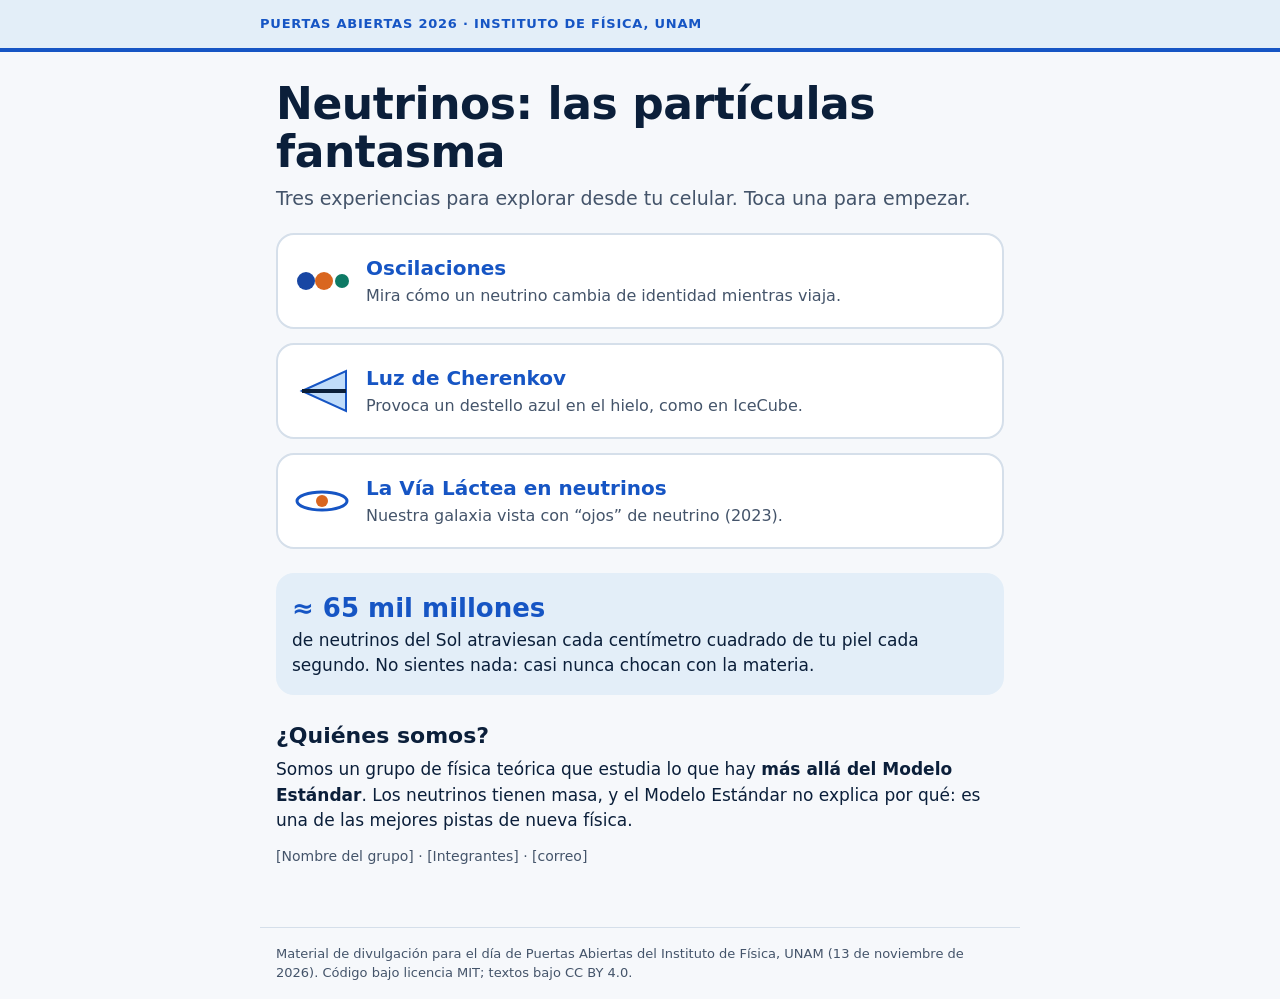
==== index.html @ 2db80b4c "Animaciones de neutrinos" ====
<!doctype html>
<html lang="es">
<head>
<meta charset="utf-8">
<meta name="viewport" content="width=device-width, initial-scale=1">
<title>Neutrinos · Puertas Abiertas IF-UNAM 2026</title>
<meta name="description" content="Animaciones interactivas sobre neutrinos: oscilaciones, luz de Cherenkov y la Vía Láctea vista con neutrinos.">
<meta name="theme-color" content="#E3EEF8">
<link rel="stylesheet" href="assets/estilo.css">
<style>
  .menu { display: grid; gap: 14px; margin-top: 20px; }
  .menu a { display: flex; gap: 16px; align-items: center; text-decoration: none; color: var(--tinta); background: #fff; border: 2px solid var(--borde); border-radius: var(--radio); padding: 16px; min-height: 96px; }
  .menu a:hover { border-color: var(--acento); }
  .menu strong { display: block; font-size: 20px; color: var(--acento); }
  .menu span { color: var(--tinta-2); font-size: 16px; }
  .menu svg { flex: 0 0 auto; }
  .dato { margin-top: 24px; background: var(--hielo); border-radius: var(--radio); padding: 16px; }
  .dato b { font-size: 26px; color: var(--acento); display: block; }
</style>
</head>
<body>
<header class="barra"><div class="interior"><span class="marca">Puertas Abiertas 2026 · Instituto de Física, UNAM</span></div></header>
<main>
  <h1>Neutrinos: las partículas fantasma</h1>
  <p class="lead">Tres experiencias para explorar desde tu celular. Toca una para empezar.</p>

  <nav class="menu" aria-label="Animaciones">
    <a href="oscilaciones/">
      <svg width="56" height="56" viewBox="0 0 56 56" aria-hidden="true"><circle cx="12" cy="28" r="9" fill="#1846A3"/><circle cx="30" cy="28" r="9" fill="#D9661F"/><circle cx="48" cy="28" r="7" fill="#0E7A65"/></svg>
      <div><strong>Oscilaciones</strong><span>Mira cómo un neutrino cambia de identidad mientras viaja.</span></div>
    </a>
    <a href="cherenkov/">
      <svg width="56" height="56" viewBox="0 0 56 56" aria-hidden="true"><path d="M8 28 L52 8 L52 48 Z" fill="#4C9BF0" fill-opacity=".35" stroke="#1655C4" stroke-width="2"/><line x1="8" y1="28" x2="52" y2="28" stroke="#0B1F3A" stroke-width="4"/></svg>
      <div><strong>Luz de Cherenkov</strong><span>Provoca un destello azul en el hielo, como en IceCube.</span></div>
    </a>
    <a href="via-lactea/">
      <svg width="56" height="56" viewBox="0 0 56 56" aria-hidden="true"><ellipse cx="28" cy="28" rx="25" ry="9" fill="none" stroke="#1655C4" stroke-width="3"/><circle cx="28" cy="28" r="6" fill="#D9661F"/></svg>
      <div><strong>La Vía Láctea en neutrinos</strong><span>Nuestra galaxia vista con “ojos” de neutrino (2023).</span></div>
    </a>
  </nav>

  <div class="dato">
    <b>≈ 65 mil millones</b>
    de neutrinos del Sol atraviesan cada centímetro cuadrado de tu piel cada segundo. No sientes nada: casi nunca chocan con la materia.
  </div>

  <h2>¿Quiénes somos?</h2>
  <p>Somos un grupo de física teórica que estudia lo que hay <strong>más allá del Modelo Estándar</strong>. Los neutrinos tienen masa, y el Modelo Estándar no explica por qué: es una de las mejores pistas de nueva física.</p>
  <p class="aviso">[Nombre del grupo] · [Integrantes] · [correo]</p>
</main>
<footer class="pie">Material de divulgación para el día de Puertas Abiertas del Instituto de Física, UNAM (13 de noviembre de 2026). Código bajo licencia MIT; textos bajo CC BY 4.0.</footer>
</body>
</html>
---- assets/estilo.css ----
/* Estilo compartido — Divulgación de neutrinos (Puertas Abiertas IF-UNAM 2026)
   Mismos colores que el cartel. Sin fuentes externas para que cargue rápido. */
:root {
  --fondo: #F6F8FB;
  --hielo: #E3EEF8;
  --tarjeta: #FFFFFF;
  --tinta: #0B1F3A;
  --tinta-2: #44546A;
  --borde: #D5DFEA;
  --acento: #1655C4;
  --acento-osc: #0B3A8F;
  --nu-e: #1846A3;   /* neutrino electrónico */
  --nu-mu: #D9661F;  /* neutrino muónico */
  --nu-mu-texto: #B4500F;
  --nu-tau: #0E7A65; /* neutrino tauónico */
  --cherenkov: #4C9BF0;
  --oro: #B8860B;
  --radio: 18px;
  font-family: system-ui, -apple-system, "Segoe UI", Roboto, "Helvetica Neue", Arial, sans-serif;
  color: var(--tinta);
  background: var(--fondo);
  -webkit-text-size-adjust: 100%;
}
* { box-sizing: border-box; }
html, body { margin: 0; background: var(--fondo); }
body { line-height: 1.5; font-size: 17px; }
a { color: var(--acento); }
a:hover { color: var(--acento-osc); }

.barra {
  background: var(--hielo);
  border-bottom: 4px solid var(--acento);
  padding: 14px 16px;
}
.barra .interior { max-width: 760px; margin: 0 auto; display: flex; align-items: center; gap: 12px; flex-wrap: wrap; justify-content: space-between; }
.barra .marca { font-size: 13px; font-weight: 700; letter-spacing: .06em; text-transform: uppercase; color: var(--acento); text-decoration: none; }
.barra .volver { font-size: 15px; font-weight: 600; text-decoration: none; }

main { max-width: 760px; margin: 0 auto; padding: 20px 16px 48px; }
h1 { font-size: clamp(28px, 7vw, 44px); line-height: 1.1; margin: 8px 0 8px; letter-spacing: -0.01em; }
h2 { font-size: 22px; line-height: 1.2; margin: 28px 0 8px; }
p { margin: 0 0 12px; }
.lead { font-size: 19px; color: var(--tinta-2); }

.tarjeta { background: var(--tarjeta); border: 2px solid var(--borde); border-radius: var(--radio); padding: 16px; }
.lienzo { width: 100%; display: block; border-radius: 14px; background: var(--hielo); touch-action: manipulation; }

.controles { display: flex; flex-direction: column; gap: 14px; margin-top: 14px; }
.grupo { display: flex; flex-wrap: wrap; gap: 8px; align-items: center; }
.grupo > .etiqueta { width: 100%; font-size: 14px; font-weight: 700; color: var(--tinta-2); text-transform: uppercase; letter-spacing: .05em; }

button, .boton {
  font: inherit; font-weight: 700; font-size: 16px;
  min-height: 44px; padding: 10px 16px; border-radius: 12px;
  border: 2px solid var(--acento); background: #fff; color: var(--acento);
  cursor: pointer; text-decoration: none; display: inline-flex; align-items: center; justify-content: center; gap: 8px;
}
button:hover { background: var(--hielo); }
button[aria-pressed="true"], .boton.principal { background: var(--acento); color: #fff; }
button:focus-visible, a:focus-visible, input:focus-visible, summary:focus-visible { outline: 3px solid var(--nu-mu); outline-offset: 2px; }

input[type=range] { width: 100%; min-height: 44px; accent-color: var(--acento); }
label.deslizador { display: flex; flex-direction: column; gap: 2px; width: 100%; font-weight: 600; }
label.deslizador output { font-weight: 800; color: var(--acento); }

details.fisica { margin-top: 20px; background: var(--tarjeta); border: 2px solid var(--borde); border-radius: var(--radio); padding: 4px 16px; }
details.fisica summary { min-height: 44px; display: flex; align-items: center; font-weight: 800; cursor: pointer; color: var(--acento); }
details.fisica[open] { padding-bottom: 16px; }
.formula { font-family: "Cambria Math", "STIX Two Math", "Times New Roman", serif; font-size: 19px; background: var(--fondo); border-radius: 10px; padding: 10px 12px; overflow-x: auto; white-space: nowrap; }
table.param { border-collapse: collapse; width: 100%; font-size: 15px; }
table.param td, table.param th { border-bottom: 1px solid var(--borde); padding: 6px 4px; text-align: left; }
table.param td:last-child { text-align: right; font-variant-numeric: tabular-nums; }

.leyenda { display: flex; gap: 14px; flex-wrap: wrap; font-weight: 700; font-size: 15px; margin-top: 8px; }
.leyenda span { display: inline-flex; align-items: center; gap: 6px; }
.leyenda i { width: 22px; height: 6px; border-radius: 3px; display: inline-block; }

.aviso { font-size: 14px; color: var(--tinta-2); }
.pie { max-width: 760px; margin: 0 auto; padding: 16px; font-size: 13px; color: var(--tinta-2); border-top: 1px solid var(--borde); }

.sr { position: absolute; width: 1px; height: 1px; overflow: hidden; clip: rect(0 0 0 0); white-space: nowrap; }
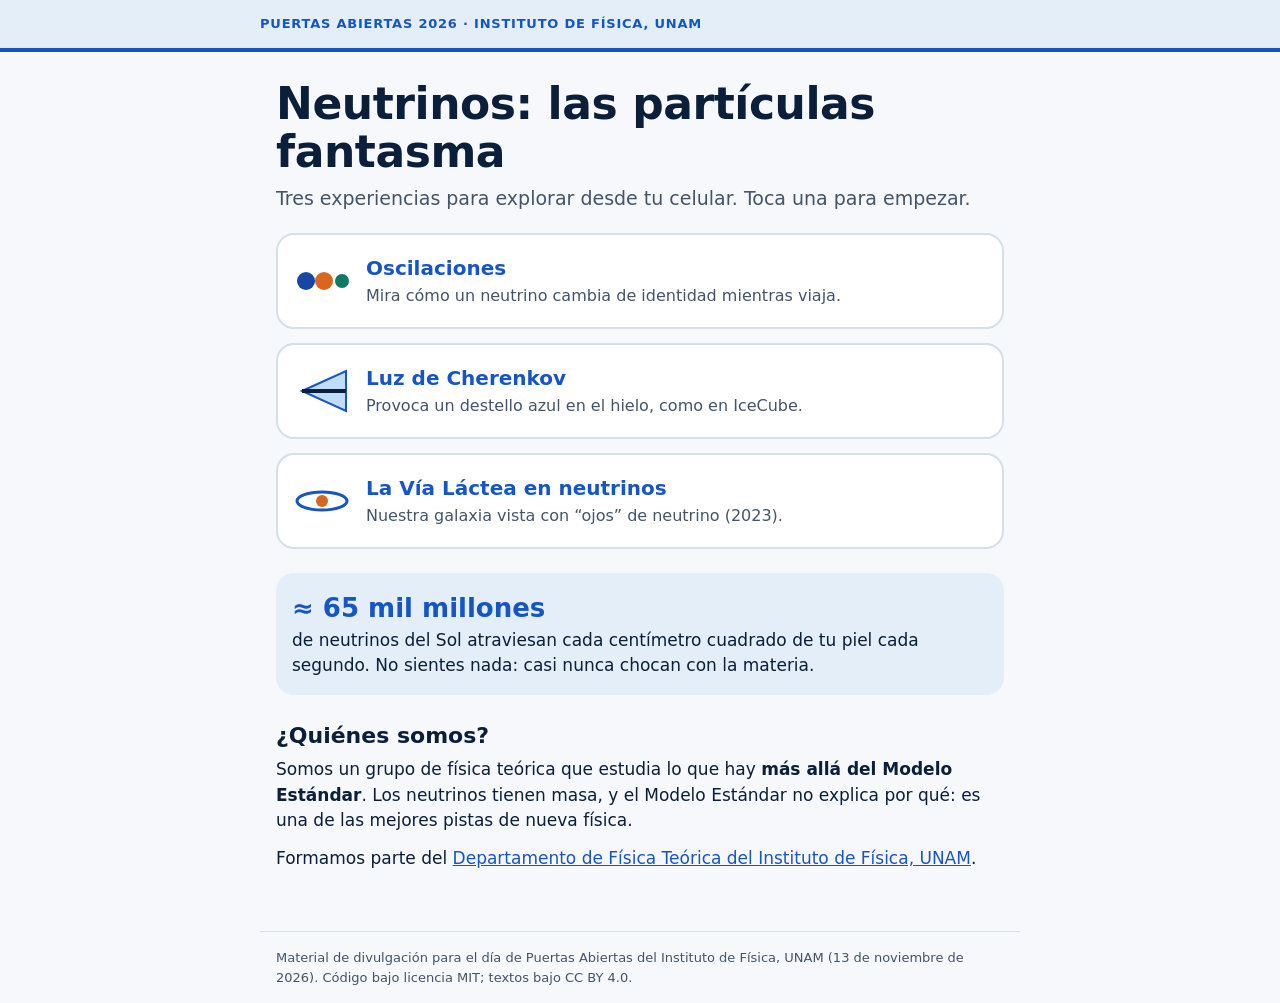
==== commit 49b3f3c3: "Enlace al departamento de Física Teórica" ====
--- a/index.html
+++ b/index.html
@@ -46,7 +46,7 @@
 
   <h2>¿Quiénes somos?</h2>
   <p>Somos un grupo de física teórica que estudia lo que hay <strong>más allá del Modelo Estándar</strong>. Los neutrinos tienen masa, y el Modelo Estándar no explica por qué: es una de las mejores pistas de nueva física.</p>
-  <p class="aviso">[Nombre del grupo] · [Integrantes] · [correo]</p>
+  <p>Formamos parte del <a href="https://www.fisica.unam.mx/investigacion/departamentos/fisica_teorica/index.php?lang=es" rel="noopener">Departamento de Física Teórica del Instituto de Física, UNAM</a>.</p>
 </main>
 <footer class="pie">Material de divulgación para el día de Puertas Abiertas del Instituto de Física, UNAM (13 de noviembre de 2026). Código bajo licencia MIT; textos bajo CC BY 4.0.</footer>
 </body>
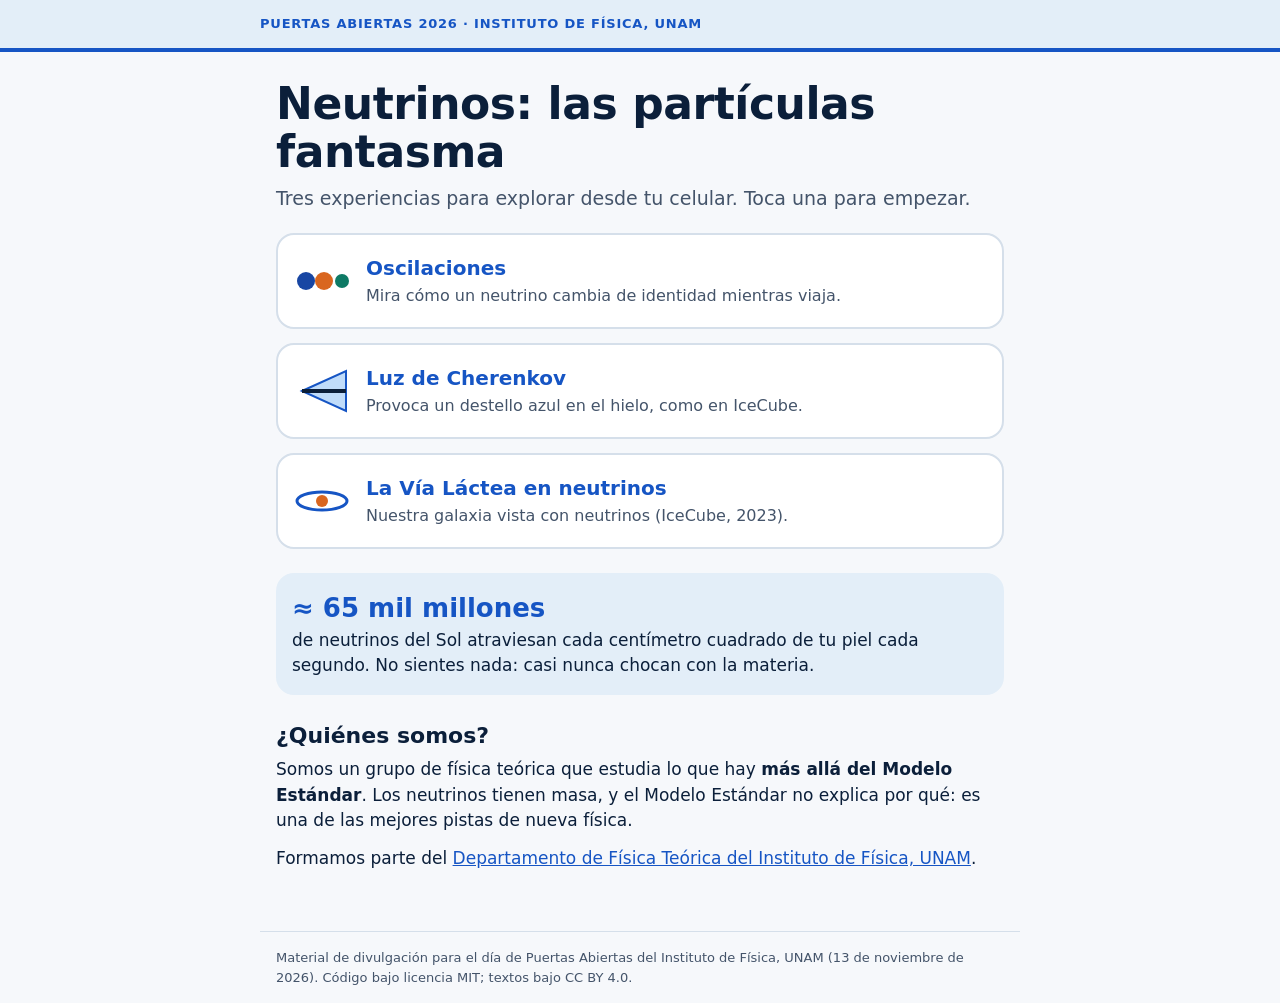
==== commit 2d7ef7d2: "Actualiza textos y créditos del inicio y del README - Inicio: nuevo texto de la tarjeta de la Vía Lá" ====
--- a/index.html
+++ b/index.html
@@ -35,7 +35,7 @@
     </a>
     <a href="via-lactea/">
       <svg width="56" height="56" viewBox="0 0 56 56" aria-hidden="true"><ellipse cx="28" cy="28" rx="25" ry="9" fill="none" stroke="#1655C4" stroke-width="3"/><circle cx="28" cy="28" r="6" fill="#D9661F"/></svg>
-      <div><strong>La Vía Láctea en neutrinos</strong><span>Nuestra galaxia vista con “ojos” de neutrino (2023).</span></div>
+      <div><strong>La Vía Láctea en neutrinos</strong><span>Nuestra galaxia vista con neutrinos (IceCube, 2023).</span></div>
     </a>
   </nav>
 
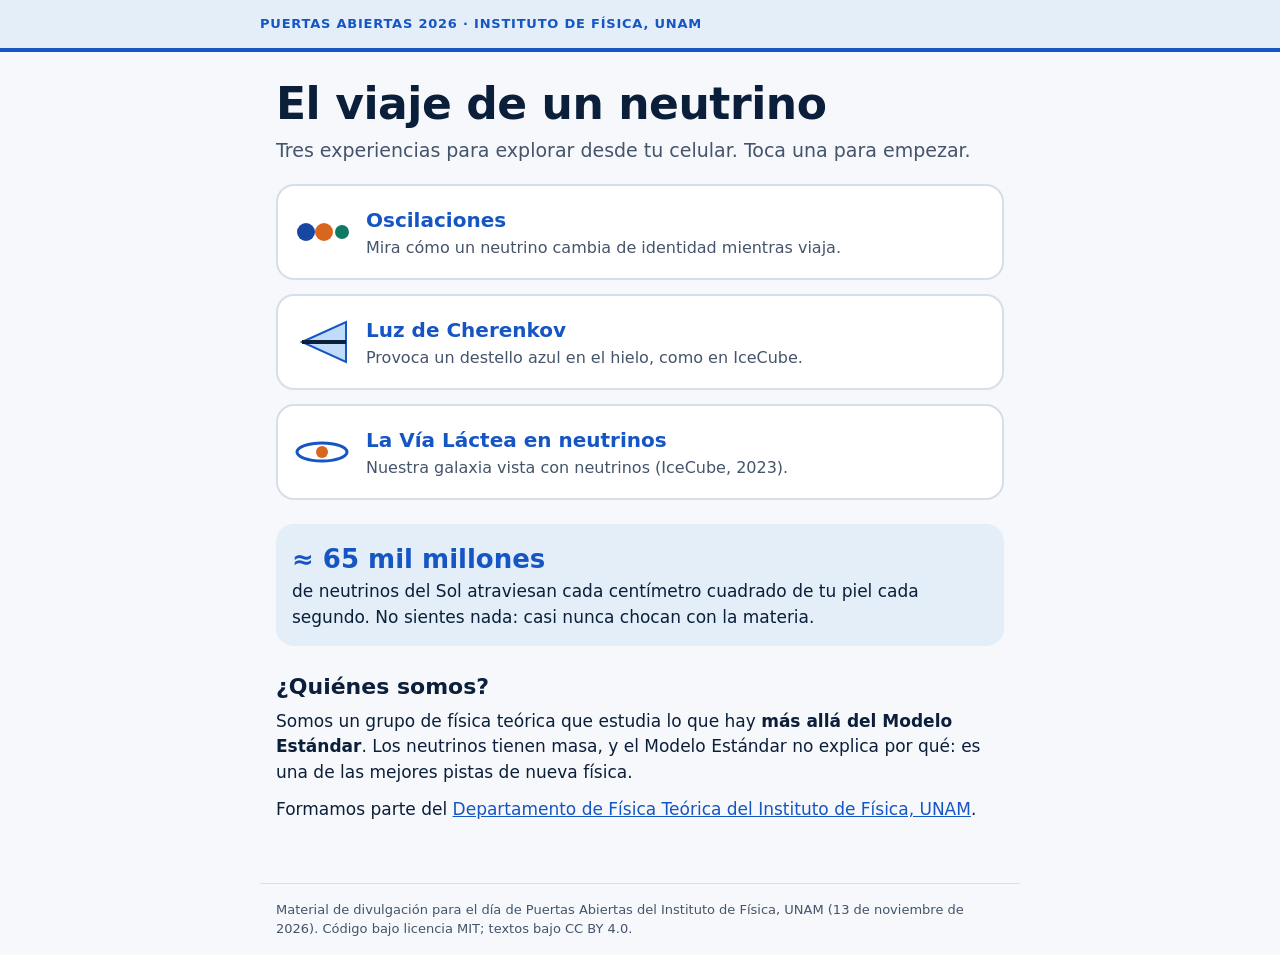
==== commit 02f4cd72: "Cambia el título del cartel a «El viaje de un neutrino» Actualiza el título principal de la página d" ====
--- a/index.html
+++ b/index.html
@@ -21,7 +21,7 @@
 <body>
 <header class="barra"><div class="interior"><span class="marca">Puertas Abiertas 2026 · Instituto de Física, UNAM</span></div></header>
 <main>
-  <h1>Neutrinos: las partículas fantasma</h1>
+  <h1>El viaje de un neutrino</h1>
   <p class="lead">Tres experiencias para explorar desde tu celular. Toca una para empezar.</p>
 
   <nav class="menu" aria-label="Animaciones">
